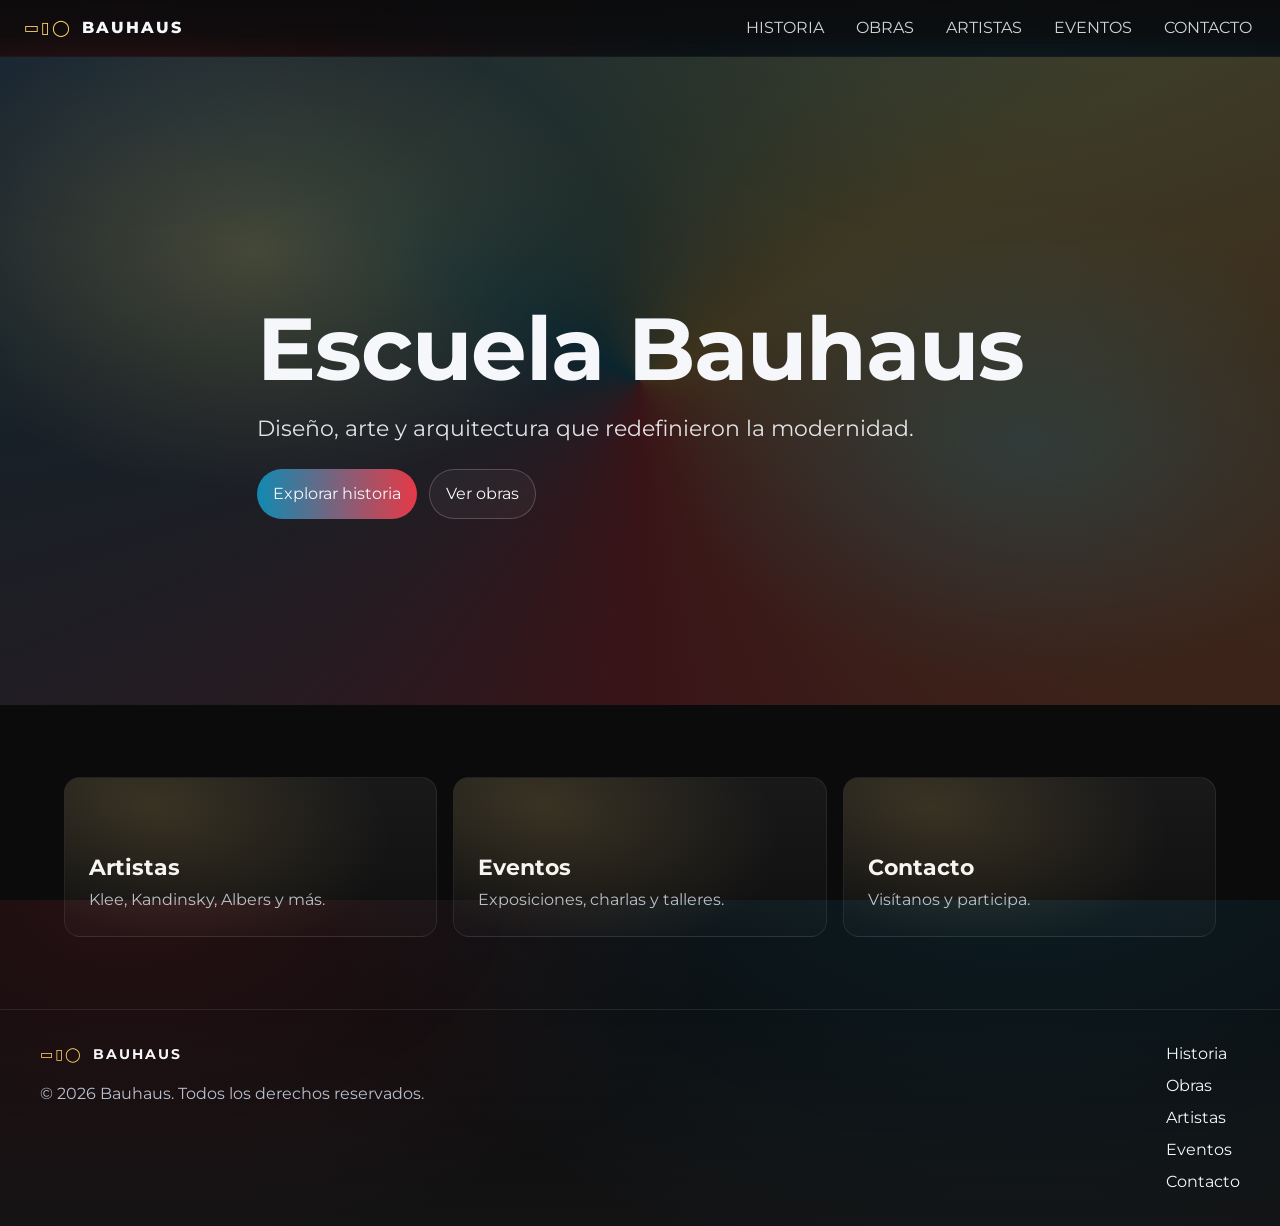
==== index.html @ c01730de "feat: Add Bauhaus website with multiple pages Co-authored-by: camilanwalter <camilanwalter@gmail.com" ====
<!DOCTYPE html>
<html lang="es">
<head>
  <meta charset="utf-8" />
  <meta name="viewport" content="width=device-width, initial-scale=1" />
  <title>Bauhaus — Inicio</title>
  <meta name="description" content="Bauhaus — Movimiento, artistas, obras y eventos." />
  <link rel="preconnect" href="https://fonts.googleapis.com">
  <link rel="preconnect" href="https://fonts.gstatic.com" crossorigin>
  <link href="https://fonts.googleapis.com/css2?family=Montserrat:wght@300;400;600;800&display=swap" rel="stylesheet">
  <link rel="stylesheet" href="/assets/css/styles.css" />
  <link rel="icon" href="/assets/images/favicon.png" />
</head>
<body>
  <header class="site-header">
    <a href="/" class="logo" aria-label="Bauhaus Inicio">
      <span class="logo-mark">▭▯◯</span>
      <span class="logo-text">BAUHAUS</span>
    </a>
    <button class="nav-toggle" aria-label="Abrir menú" aria-expanded="false">☰</button>
    <nav class="site-nav" aria-label="Principal">
      <ul>
        <li><a href="/pages/historia.html">HISTORIA</a></li>
        <li><a href="/pages/obras.html">OBRAS</a></li>
        <li><a href="/pages/artistas.html">ARTISTAS</a></li>
        <li><a href="/pages/eventos.html">EVENTOS</a></li>
        <li><a href="/pages/contacto.html">CONTACTO</a></li>
      </ul>
    </nav>
  </header>

  <main>
    <section class="hero home-hero">
      <div class="hero-media" role="img" aria-label="Composición geométrica estilo Bauhaus"></div>
      <div class="hero-content">
        <h1>Escuela Bauhaus</h1>
        <p>Diseño, arte y arquitectura que redefinieron la modernidad.</p>
        <div class="hero-actions">
          <a class="btn primary" href="/pages/historia.html">Explorar historia</a>
          <a class="btn" href="/pages/obras.html">Ver obras</a>
        </div>
      </div>
    </section>

    <section class="panels">
      <a class="panel" href="/pages/artistas.html">
        <h2>Artistas</h2>
        <p>Klee, Kandinsky, Albers y más.</p>
      </a>
      <a class="panel" href="/pages/eventos.html">
        <h2>Eventos</h2>
        <p>Exposiciones, charlas y talleres.</p>
      </a>
      <a class="panel" href="/pages/contacto.html">
        <h2>Contacto</h2>
        <p>Visítanos y participa.</p>
      </a>
    </section>
  </main>

  <footer class="site-footer">
    <div class="footer-grid">
      <div>
        <div class="logo compact"><span class="logo-mark">▭▯◯</span> BAUHAUS</div>
        <p class="muted">© <span id="year"></span> Bauhaus. Todos los derechos reservados.</p>
      </div>
      <nav aria-label="Secundario">
        <ul>
          <li><a href="/pages/historia.html">Historia</a></li>
          <li><a href="/pages/obras.html">Obras</a></li>
          <li><a href="/pages/artistas.html">Artistas</a></li>
          <li><a href="/pages/eventos.html">Eventos</a></li>
          <li><a href="/pages/contacto.html">Contacto</a></li>
        </ul>
      </nav>
    </div>
  </footer>

  <script src="/assets/js/main.js" defer></script>
</body>
</html>
---- assets/css/styles.css ----
/* CSS base inspirado en pixar.com pero con identidad Bauhaus */
:root {
  --bg: #0b0b0c;
  --bg-elev: #121214;
  --text: #f5f7fa;
  --muted: #b9c0cd;
  --accent-red: #e63946;
  --accent-yellow: #ffd166;
  --accent-blue: #118ab2;
  --accent-white: #ffffff;
  --max-w: 1200px;
}
* { box-sizing: border-box; }
html, body { margin: 0; padding: 0; height: 100%; }
body {
  font-family: 'Montserrat', system-ui, -apple-system, Segoe UI, Roboto, Ubuntu, Cantarell, 'Helvetica Neue', Arial, sans-serif;
  color: var(--text);
  background: radial-gradient(1200px 800px at 80% -10%, rgba(17,138,178,0.15), transparent 60%),
              radial-gradient(1000px 600px at 10% 0%, rgba(230,57,70,0.12), transparent 60%),
              var(--bg);
  line-height: 1.5;
}
img { max-width: 100%; display: block; }
a { color: inherit; text-decoration: none; }

/* Header */
.site-header {
  position: sticky; top: 0; z-index: 100;
  display: grid; grid-template-columns: 1fr auto; align-items: center;
  gap: 16px; padding: 16px 24px; border-bottom: 1px solid rgba(255,255,255,0.06);
  background: linear-gradient(180deg, rgba(11,11,12,0.9), rgba(11,11,12,0.7) 60%, rgba(11,11,12,0.0));
  backdrop-filter: blur(8px);
}
.logo { display: inline-flex; align-items: center; gap: 10px; font-weight: 800; letter-spacing: 2px; }
.logo .logo-mark { color: var(--accent-yellow); }
.logo.compact { font-weight: 700; font-size: 14px; }
.nav-toggle { display: none; background: none; border: 1px solid rgba(255,255,255,0.15); color: var(--text); border-radius: 6px; padding: 8px 10px; }
.site-nav ul { display: flex; list-style: none; gap: 24px; margin: 0; padding: 0; }
.site-nav a { padding: 8px 4px; opacity: 0.85; border-bottom: 2px solid transparent; }
.site-nav a:hover, .site-nav a[aria-current="page"] { opacity: 1; border-bottom-color: var(--accent-blue); }

/* Hero */
.hero { position: relative; min-height: 72vh; display: grid; align-items: center; }
.hero-media {
  position: absolute; inset: 0; z-index: 0;
  background:
    radial-gradient(600px 400px at 20% 30%, rgba(255,209,102,0.2), transparent 60%),
    radial-gradient(600px 400px at 80% 60%, rgba(17,138,178,0.2), transparent 60%),
    conic-gradient(from 180deg at 50% 50%, rgba(230,57,70,0.2), rgba(17,138,178,0.2), rgba(255,209,102,0.2), rgba(230,57,70,0.2));
  filter: saturate(1.1);
}
.hero-content { position: relative; z-index: 1; padding: 10vh 24px 24px; max-width: var(--max-w); margin: 0 auto; }
.hero h1 { font-size: clamp(40px, 7vw, 88px); line-height: 0.92; margin: 0 0 12px; letter-spacing: -1px; }
.hero p { font-size: clamp(16px, 2.3vw, 22px); opacity: 0.9; max-width: 60ch; }
.hero-actions { display: flex; gap: 12px; margin-top: 24px; }
.btn { display: inline-flex; align-items: center; gap: 8px; padding: 12px 16px; border-radius: 999px; border: 1px solid rgba(255,255,255,0.2); background: rgba(255,255,255,0.04); color: var(--text); }
.btn.primary { background: linear-gradient(90deg, var(--accent-blue), var(--accent-red)); border: none; }
.btn:hover { transform: translateY(-1px); box-shadow: 0 8px 24px rgba(0,0,0,0.35); }

/* Panels */
.panels { max-width: var(--max-w); margin: 8vh auto; padding: 0 24px; display: grid; grid-template-columns: repeat(3, minmax(0,1fr)); gap: 16px; }
.panel { background: linear-gradient(180deg, rgba(255,255,255,0.06), rgba(255,255,255,0.02)); border: 1px solid rgba(255,255,255,0.08); border-radius: 16px; padding: 24px; min-height: 160px; display: grid; align-content: end; overflow: hidden; position: relative; }
.panel h2 { margin: 0; font-size: 22px; }
.panel p { margin: 4px 0 0; color: var(--muted); }
.panel::before { content: ""; position: absolute; inset: -40% -20%; background: radial-gradient(400px 220px at 30% 40%, rgba(255,209,102,0.15), transparent 60%); transform: rotate(12deg); }

/* Content layout */
.section { max-width: var(--max-w); margin: 0 auto; padding: 8vh 24px; }
.grid { display: grid; gap: 24px; }
.grid.cols-2 { grid-template-columns: repeat(2, minmax(0, 1fr)); }
.grid.cols-3 { grid-template-columns: repeat(3, minmax(0, 1fr)); }
.card { background: linear-gradient(180deg, rgba(255,255,255,0.06), rgba(255,255,255,0.02)); border: 1px solid rgba(255,255,255,0.08); border-radius: 16px; overflow: hidden; }
.card .body { padding: 16px; }
.card h3 { margin: 0; font-size: 20px; }
.card p { margin: 8px 0 0; color: var(--muted); }

/* Footer */
.site-footer { border-top: 1px solid rgba(255,255,255,0.06); padding: 32px 24px; margin-top: 8vh; background: linear-gradient(0deg, rgba(255,255,255,0.03), rgba(255,255,255,0)); }
.footer-grid { max-width: var(--max-w); margin: 0 auto; display: grid; grid-template-columns: 1fr auto; gap: 24px; align-items: start; }
.footer-grid ul { list-style: none; display: grid; gap: 8px; margin: 0; padding: 0; }
.muted { color: var(--muted); }

/* Responsive */
@media (max-width: 900px) {
  .panels { grid-template-columns: 1fr; }
  .grid.cols-2 { grid-template-columns: 1fr; }
  .grid.cols-3 { grid-template-columns: 1fr; }
  .nav-toggle { display: inline-flex; }
  .site-nav { position: fixed; inset: 64px 16px auto; background: var(--bg-elev); border: 1px solid rgba(255,255,255,0.12); border-radius: 16px; padding: 12px; display: none; }
  .site-nav.open { display: block; }
  .site-nav ul { display: grid; gap: 12px; }
}
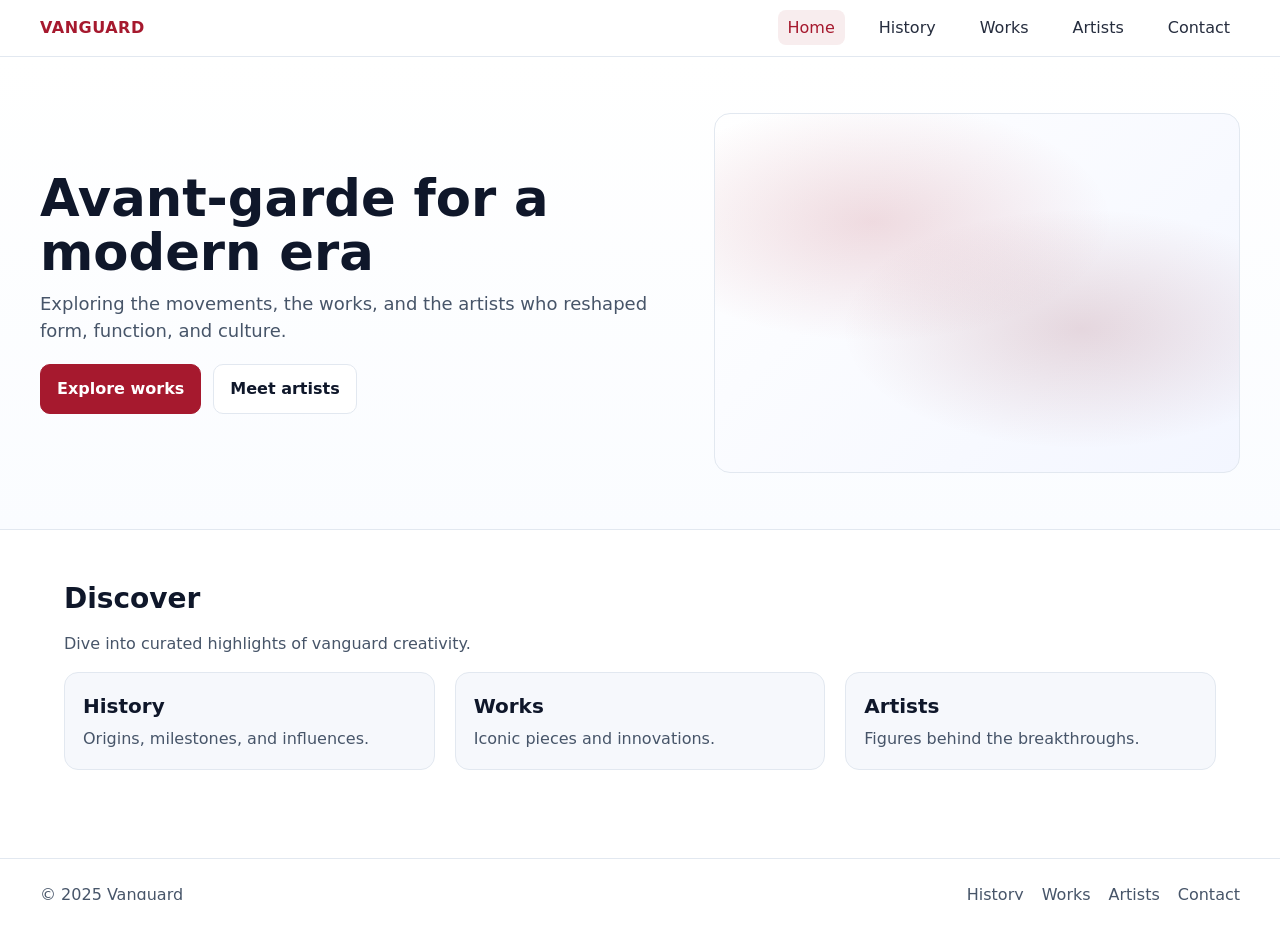
==== commit 6bc301d7: "Merge c79b5d23e9ac7a83abcfb15d177e9e62233b17ef into 6aa775557bec5d0fd9501fc72f7b7d97fbc45f37" ====
--- a/index.html
+++ b/index.html
@@ -1,81 +1,67 @@
 <!DOCTYPE html>
-<html lang="es">
+<html lang="en">
 <head>
   <meta charset="utf-8" />
   <meta name="viewport" content="width=device-width, initial-scale=1" />
-  <title>Bauhaus — Inicio</title>
-  <meta name="description" content="Bauhaus — Movimiento, artistas, obras y eventos." />
-  <link rel="preconnect" href="https://fonts.googleapis.com">
-  <link rel="preconnect" href="https://fonts.gstatic.com" crossorigin>
-  <link href="https://fonts.googleapis.com/css2?family=Montserrat:wght@300;400;600;800&display=swap" rel="stylesheet">
-  <link rel="stylesheet" href="/assets/css/styles.css" />
-  <link rel="icon" href="/assets/images/favicon.png" />
+  <title>Vanguard — Home</title>
+  <link rel="stylesheet" href="/style.css" />
 </head>
 <body>
   <header class="site-header">
-    <a href="/" class="logo" aria-label="Bauhaus Inicio">
-      <span class="logo-mark">▭▯◯</span>
-      <span class="logo-text">BAUHAUS</span>
-    </a>
-    <button class="nav-toggle" aria-label="Abrir menú" aria-expanded="false">☰</button>
-    <nav class="site-nav" aria-label="Principal">
-      <ul>
-        <li><a href="/pages/historia.html">HISTORIA</a></li>
-        <li><a href="/pages/obras.html">OBRAS</a></li>
-        <li><a href="/pages/artistas.html">ARTISTAS</a></li>
-        <li><a href="/pages/eventos.html">EVENTOS</a></li>
-        <li><a href="/pages/contacto.html">CONTACTO</a></li>
-      </ul>
-    </nav>
+    <div class="container header-inner">
+      <a href="/index.html" class="logo" aria-label="Vanguard home">VANGUARD</a>
+      <nav class="nav" aria-label="Primary">
+        <ul>
+          <li><a class="active" href="/index.html">Home</a></li>
+          <li><a href="/history.html">History</a></li>
+          <li><a href="/works.html">Works</a></li>
+          <li><a href="/artists.html">Artists</a></li>
+          <li><a href="/contact.html">Contact</a></li>
+        </ul>
+      </nav>
+    </div>
   </header>
 
   <main>
-    <section class="hero home-hero">
-      <div class="hero-media" role="img" aria-label="Composición geométrica estilo Bauhaus"></div>
-      <div class="hero-content">
-        <h1>Escuela Bauhaus</h1>
-        <p>Diseño, arte y arquitectura que redefinieron la modernidad.</p>
-        <div class="hero-actions">
-          <a class="btn primary" href="/pages/historia.html">Explorar historia</a>
-          <a class="btn" href="/pages/obras.html">Ver obras</a>
+    <section class="hero">
+      <div class="container hero-inner">
+        <div>
+          <h1>Avant‑garde for a modern era</h1>
+          <p>Exploring the movements, the works, and the artists who reshaped form, function, and culture.</p>
+          <div class="hero-cta">
+            <a class="btn primary" href="/works.html">Explore works</a>
+            <a class="btn" href="/artists.html">Meet artists</a>
+          </div>
         </div>
+        <div class="hero-art" aria-hidden="true"></div>
       </div>
     </section>
 
-    <section class="panels">
-      <a class="panel" href="/pages/artistas.html">
-        <h2>Artistas</h2>
-        <p>Klee, Kandinsky, Albers y más.</p>
-      </a>
-      <a class="panel" href="/pages/eventos.html">
-        <h2>Eventos</h2>
-        <p>Exposiciones, charlas y talleres.</p>
-      </a>
-      <a class="panel" href="/pages/contacto.html">
-        <h2>Contacto</h2>
-        <p>Visítanos y participa.</p>
-      </a>
+    <section class="section">
+      <div class="container">
+        <h2>Discover</h2>
+        <p class="lead">Dive into curated highlights of vanguard creativity.</p>
+        <div class="cards">
+          <a class="card" href="/history.html"><h3>History</h3><p>Origins, milestones, and influences.</p></a>
+          <a class="card" href="/works.html"><h3>Works</h3><p>Iconic pieces and innovations.</p></a>
+          <a class="card" href="/artists.html"><h3>Artists</h3><p>Figures behind the breakthroughs.</p></a>
+        </div>
+      </div>
     </section>
   </main>
 
   <footer class="site-footer">
-    <div class="footer-grid">
-      <div>
-        <div class="logo compact"><span class="logo-mark">▭▯◯</span> BAUHAUS</div>
-        <p class="muted">© <span id="year"></span> Bauhaus. Todos los derechos reservados.</p>
-      </div>
-      <nav aria-label="Secundario">
+    <div class="container footer-inner">
+      <div>© 2025 Vanguard</div>
+      <nav class="footer-nav" aria-label="Footer">
         <ul>
-          <li><a href="/pages/historia.html">Historia</a></li>
-          <li><a href="/pages/obras.html">Obras</a></li>
-          <li><a href="/pages/artistas.html">Artistas</a></li>
-          <li><a href="/pages/eventos.html">Eventos</a></li>
-          <li><a href="/pages/contacto.html">Contacto</a></li>
+          <li><a href="/history.html">History</a></li>
+          <li><a href="/works.html">Works</a></li>
+          <li><a href="/artists.html">Artists</a></li>
+          <li><a href="/contact.html">Contact</a></li>
         </ul>
       </nav>
     </div>
   </footer>
-
-  <script src="/assets/js/main.js" defer></script>
 </body>
 </html>
--- a/style.css
+++ b/style.css
@@ -0,0 +1,82 @@
+/* Vanguard-themed site, HTML+CSS only. Target: 1366x768, no horizontal scroll */
+:root {
+  --bg: #ffffff;
+  --surface: #f6f8fc;
+  --text: #0f172a;
+  --muted: #475569;
+  --accent: #a6192e; /* Vanguard red */
+  --accent-dark: #7d1222;
+  --border: #e2e8f0;
+  --max-w: 1200px;
+}
+* { box-sizing: border-box; }
+html, body { margin: 0; padding: 0; height: 100%; overflow-x: hidden; }
+body {
+  font-family: system-ui, -apple-system, Segoe UI, Roboto, Inter, Arial, sans-serif;
+  color: var(--text);
+  background: var(--bg);
+  line-height: 1.5;
+}
+img { max-width: 100%; height: auto; display: block; }
+a { color: inherit; text-decoration: none; }
+.container { max-width: var(--max-w); margin: 0 auto; padding: 0 24px; }
+
+/* Header */
+.site-header { position: sticky; top: 0; z-index: 50; background: var(--bg); border-bottom: 1px solid var(--border); }
+.header-inner { display: grid; grid-template-columns: auto 1fr; gap: 16px; align-items: center; padding: 16px 0; }
+.logo { font-weight: 800; color: var(--accent); letter-spacing: 0.5px; }
+.nav ul { display: flex; justify-content: end; gap: 24px; list-style: none; margin: 0; padding: 0; }
+.nav a { padding: 8px 10px; border-radius: 8px; color: var(--text); opacity: 0.9; }
+.nav a:hover, .nav a.active { color: var(--accent); background: rgba(166,25,46,0.08); opacity: 1; }
+
+/* Hero */
+.hero { background: linear-gradient(180deg, #ffffff, #fafcff); border-bottom: 1px solid var(--border); }
+.hero-inner { display: grid; grid-template-columns: 1.1fr 0.9fr; gap: 32px; align-items: center; padding: 56px 0; }
+.hero h1 { margin: 0 0 10px; font-size: clamp(36px, 4vw, 56px); line-height: 1.05; }
+.hero p { margin: 0; color: var(--muted); font-size: 18px; max-width: 60ch; }
+.hero-cta { margin-top: 20px; display: flex; gap: 12px; }
+.btn { display: inline-flex; align-items: center; justify-content: center; gap: 8px; padding: 12px 16px; border-radius: 10px; border: 1px solid var(--border); background: #fff; color: var(--text); font-weight: 600; }
+.btn.primary { background: var(--accent); border-color: var(--accent); color: #fff; }
+.btn.primary:hover { background: var(--accent-dark); border-color: var(--accent-dark); }
+.hero-art { width: 100%; height: 360px; border-radius: 16px; background:
+  radial-gradient(400px 200px at 30% 30%, rgba(166,25,46,0.15), transparent 60%),
+  radial-gradient(400px 200px at 70% 60%, rgba(125,18,34,0.15), transparent 60%),
+  linear-gradient(135deg, #ffffff, #f3f6ff);
+  border: 1px solid var(--border);
+}
+
+/* Sections */
+.section { padding: 48px 0; }
+.section h2 { margin: 0 0 12px; font-size: 28px; }
+.section p.lead { color: var(--muted); margin-top: 0; }
+.cards { display: grid; grid-template-columns: repeat(3, minmax(0, 1fr)); gap: 20px; }
+.card { background: var(--surface); border: 1px solid var(--border); border-radius: 14px; padding: 18px; }
+.card h3 { margin: 0 0 6px; font-size: 20px; }
+.card p { margin: 0; color: var(--muted); }
+
+.grid-2 { display: grid; grid-template-columns: repeat(2, minmax(0, 1fr)); gap: 24px; }
+.grid-3 { display: grid; grid-template-columns: repeat(3, minmax(0, 1fr)); gap: 20px; }
+
+/* Lists / timeline */
+.timeline { border-left: 3px solid var(--border); padding-left: 16px; display: grid; gap: 14px; }
+.timeline .item { background: var(--surface); border: 1px solid var(--border); border-radius: 12px; padding: 14px; }
+
+/* Forms */
+.form { background: var(--surface); border: 1px solid var(--border); border-radius: 14px; padding: 18px; }
+.label { display: block; font-weight: 600; margin-bottom: 6px; }
+.input, .textarea, .select { width: 100%; padding: 12px 12px; border-radius: 10px; border: 1px solid var(--border); background: #fff; color: var(--text); }
+.textarea { resize: vertical; min-height: 140px; }
+
+/* Footer */
+.site-footer { border-top: 1px solid var(--border); margin-top: 40px; background: #fff; }
+.footer-inner { padding: 24px 0; display: grid; grid-template-columns: 1fr auto; align-items: center; gap: 16px; color: var(--muted); }
+.footer-nav ul { list-style: none; display: flex; gap: 18px; margin: 0; padding: 0; }
+
+/* 1366x768 guard rails */
+@media (min-width: 1366px) {
+  .hero-art { height: 380px; }
+}
+@media (max-width: 980px) {
+  .hero-inner { grid-template-columns: 1fr; }
+  .cards, .grid-3, .grid-2 { grid-template-columns: 1fr; }
+}
